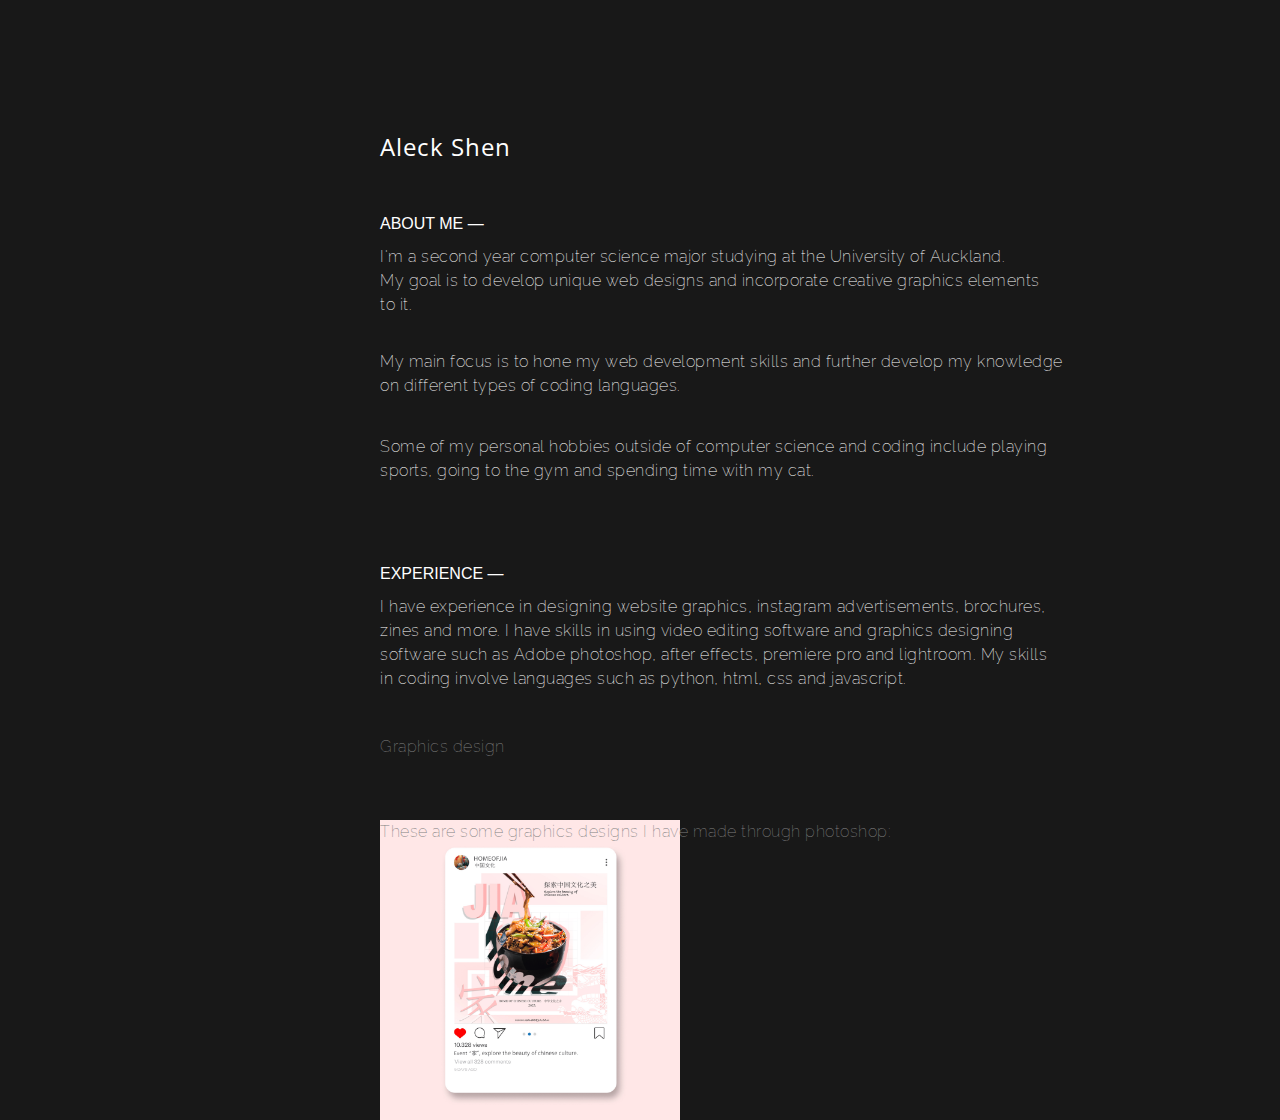
==== home.html @ 1e934352 "Added about me section, experience section." ====
<!DOCTYPE html>
<html lang="en">
<head>
    <meta charset="UTF-8">
    <meta name="viewport" content="width=device-width, initial-scale=1.0">
    <title>My portfolio</title>
    <link rel="stylesheet" href="home.css">
</head>
<body>
    <header id="name">
        Aleck Shen
    </header>
    <div id="about-me">ABOUT ME &mdash;</div>
    <div id="goals">
        I'm a second year computer science major studying at the University of Auckland. <br>
        My goal is to develop unique web designs and incorporate creative graphics elements <br>
        to it.
    </div>
    <div id="focus">
        My main focus is to hone my web development skills and further develop my knowledge <br>
        on different types of coding languages.
    </div>
    <div id="personal">
        Some of my personal hobbies outside of computer science and coding include playing <br>
        sports, going to the gym and spending time with my cat.
    </div>
    <div id="experience-title">EXPERIENCE &mdash;</div>
    <div id="experience">
        I have experience in designing website graphics, instagram advertisements, brochures, <br>
        zines and more. I have skills in using video editing software and graphics designing  <br>
        software such as Adobe photoshop, after effects, premiere pro and lightroom. My skills <br>
        in coding involve languages such as python, html, css and javascript.
    </div>
    <div id="graphics-design-title">Graphics design</div>
    <img id="insta-ad" src="./assets/instagram-ad.png" alt="instagram ad" width="300" height="300">
    <div id="graphics-design">
        These are some graphics designs I have made through photoshop:
    </div>
    <script src="home.css"></script>
</body>
</html>
---- home.css ----
@import url('https://fonts.googleapis.com/css2?family=Open+Sans:ital,wght@0,300..800;1,300..800&display=swap');
@import url('https://fonts.googleapis.com/css2?family=Open+Sans:ital,wght@0,300..800;1,300..800&family=Raleway:ital,wght@0,100..900;1,100..900&display=swap');
@import url('https://fonts.googleapis.com/css2?family=Open+Sans:ital,wght@0,300..800;1,300..800&family=Raleway:ital,wght@0,100..900;1,100..900&family=Tajawal:wght@200;300;400;500;700;800;900&display=swap');

body {
    margin: 0;
    padding: 0;
    background-color: #181818;
    color: white;
}

/* ABOUT ME */

#name {
    font-size: x-large;
    position: absolute;
    top: 130px;
    left: 380px;
    font-family: "Open Sans", sans-serif;
    letter-spacing: 1px;
    color: white;
}

#about-me {
    position: absolute;
    top: 215px;
    left: 380px;
    font-size: medium;
    letter-spacing: 0.5x;
    font-family: Arial, Helvetica, sans-serif;
}

#goals {
    position: absolute;
    top: 245px;
    left: 380px;
    font-size: medium;
    font-family: "Raleway", sans-serif;
    font-weight: 150;
    letter-spacing: 0.5px;
    line-height: 1.5;
}

#focus {
    position: absolute;
    top: 350px;
    left: 380px;
    font-size: medium;
    font-family: "Raleway", sans-serif;
    font-weight: 150;
    letter-spacing: 0.5px;
    line-height: 1.5;
}

#personal {
    position: absolute;
    top: 435px;
    left: 380px;
    font-size: medium;
    font-family: "Raleway", sans-serif;
    font-weight: 150;
    letter-spacing: 0.5px;
    line-height: 1.5;
}

/* PROJECTS */

#experience-title {
    position: absolute;
    top: 565px;
    left: 380px;
    font-size: medium;
    letter-spacing: 0.5x;
    font-family: Arial, Helvetica, sans-serif;
}

#experience {
    position: absolute;
    top: 595px;
    left: 380px;
    font-size: medium;
    font-family: "Raleway", sans-serif;
    font-weight: 150;
    letter-spacing: 0.5px;
    line-height: 1.5;
}

#graphics-design-title {
    position: absolute;
    top: 735px;
    left: 380px;
    font-size: medium;
    font-family: "Raleway", sans-serif;
    font-weight: 150;
    letter-spacing: 0.5px;
    line-height: 1.5;
    color: #808080;
}

#graphics-design {
    position: absolute;
    top: 820px;
    left: 380px;
    font-size: medium;
    font-family: "Raleway", sans-serif;
    font-weight: 150;
    letter-spacing: 0.5px;
    line-height: 1.5;
    color: #808080;
}

#insta-ad {
    position: absolute;
    top: 820px;
    left: 380px;
}

html {
    scroll-behavior: smooth;
}
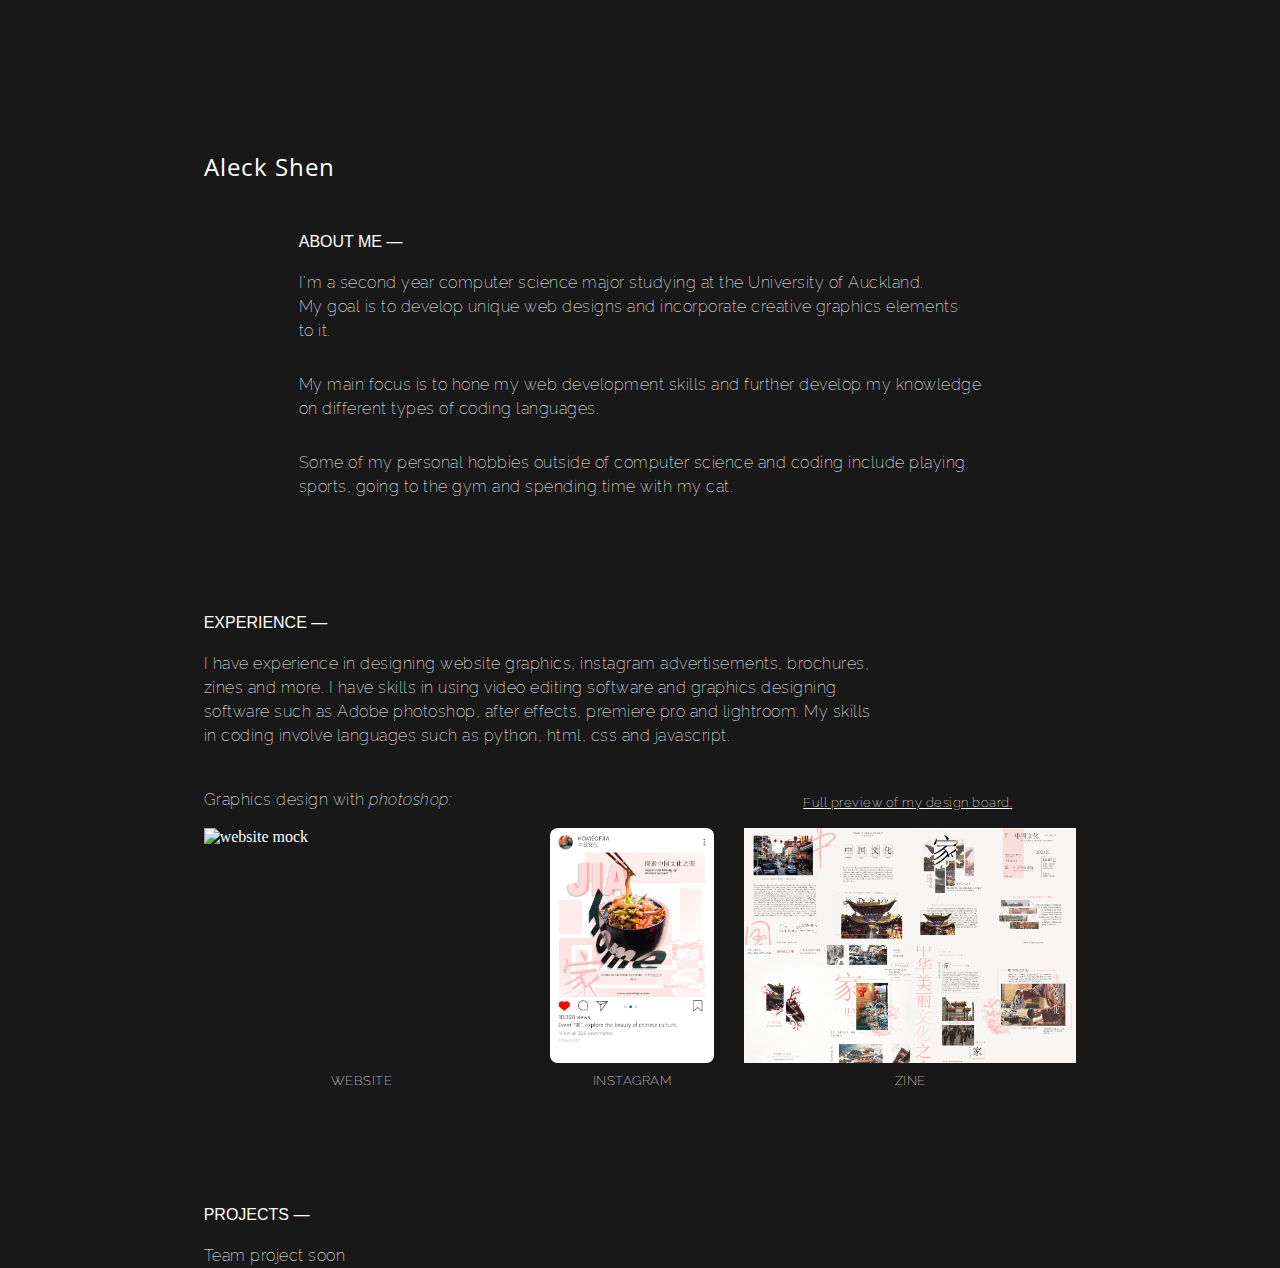
==== commit 09dd5f4b: "Changed from absolute position to display flex" ====
--- a/home.html
+++ b/home.html
@@ -7,10 +7,13 @@
     <link rel="stylesheet" href="home.css">
 </head>
 <body>
+    <div id="container">
     <header id="name">
         Aleck Shen
     </header>
-    <div id="about-me">ABOUT ME &mdash;</div>
+    <div class="section-container">
+    <div class="section-text">ABOUT ME &mdash;</div>
+    <div id="about-me-content">
     <div id="goals">
         I'm a second year computer science major studying at the University of Auckland. <br>
         My goal is to develop unique web designs and incorporate creative graphics elements <br>
@@ -24,17 +27,41 @@
         Some of my personal hobbies outside of computer science and coding include playing <br>
         sports, going to the gym and spending time with my cat.
     </div>
-    <div id="experience-title">EXPERIENCE &mdash;</div>
+    </div>
+    </div>
+    <div class="section-container">
+    <div class="section-text">EXPERIENCE &mdash;</div>
     <div id="experience">
         I have experience in designing website graphics, instagram advertisements, brochures, <br>
         zines and more. I have skills in using video editing software and graphics designing  <br>
         software such as Adobe photoshop, after effects, premiere pro and lightroom. My skills <br>
         in coding involve languages such as python, html, css and javascript.
     </div>
-    <div id="graphics-design-title">Graphics design</div>
-    <img id="insta-ad" src="./assets/instagram-ad.png" alt="instagram ad" width="300" height="300">
-    <div id="graphics-design">
-        These are some graphics designs I have made through photoshop:
+    <div id="image-container">
+    <div id="text-image-container">
+    <div id="graphics-design-title">Graphics design with <em>photoshop:</em></div>
+    <div id="preview"><u>Full preview of my design board.</u></div>
+    </div>
+    <div id="image-image-container">
+    <div class="gfx-container">
+    <img class="images" src="./assets/website-mock.png" alt="website mock" width="390" height="290">
+    <div id="website">WEBSITE</div>
+    </div>
+    <div class="gfx-container">
+    <img class="images" src="./assets/instagram-ad.png" alt="instagram ad" width="270" height="270">
+    <div id="insta">INSTAGRAM</div>
+    </div>
+    <div class="gfx-container">
+    <img class="images" src="./assets/zine print.jpg" alt="zine" width="320" height="220">
+    <div id="zine-text">ZINE</div>
+    </div>
+    </div>
+    </div>
+    </div>
+    <div id="projects-container">
+    <div class="section-text">PROJECTS &mdash;</div>
+    <div id="projects-text">Team project soon</div>
+    </div>
     </div>
     <script src="home.css"></script>
 </body>
--- a/home.css
+++ b/home.css
@@ -11,29 +11,35 @@
 
 /* ABOUT ME */
 
+#container {
+    display: flex;
+    flex-direction: column;
+    align-items: center;
+    width: fit-content;
+    margin: auto;
+    margin-top: 150px;
+}
+
+#about-me-content {
+    display: flex;
+    flex-direction: column;
+    gap: 30px
+}
+
+.section-container {
+    margin-bottom: 115px;
+}
+
 #name {
     font-size: x-large;
-    position: absolute;
-    top: 130px;
-    left: 380px;
     font-family: "Open Sans", sans-serif;
     letter-spacing: 1px;
     color: white;
-}
-
-#about-me {
-    position: absolute;
-    top: 215px;
-    left: 380px;
-    font-size: medium;
-    letter-spacing: 0.5x;
-    font-family: Arial, Helvetica, sans-serif;
+    align-self: flex-start;
+    margin-bottom: 50px;
 }
 
 #goals {
-    position: absolute;
-    top: 245px;
-    left: 380px;
     font-size: medium;
     font-family: "Raleway", sans-serif;
     font-weight: 150;
@@ -42,9 +48,6 @@
 }
 
 #focus {
-    position: absolute;
-    top: 350px;
-    left: 380px;
     font-size: medium;
     font-family: "Raleway", sans-serif;
     font-weight: 150;
@@ -53,10 +56,83 @@
 }
 
 #personal {
-    position: absolute;
-    top: 435px;
-    left: 380px;
     font-size: medium;
+    font-family: "Raleway", sans-serif;
+    font-weight: 150;
+    letter-spacing: 0.5px;
+    line-height: 1.5;
+}
+
+/* EXPERIENCE */
+
+.gfx-container {
+    display: flex;
+    flex-direction: column;
+    align-items: center;
+    gap: 8px;
+}
+
+#image-image-container {
+    display: flex;
+    gap: 30px;
+}
+
+#text-image-container {
+    display: flex;
+    justify-content: space-between;
+}
+
+#experience {
+    font-size: medium;
+    font-family: "Raleway", sans-serif;
+    font-weight: 150;
+    letter-spacing: 0.5px;
+    line-height: 1.5;
+    margin-bottom: 40px;
+}
+
+#graphics-design-title {
+    font-size: medium;
+    font-family: "Raleway", sans-serif;
+    font-weight: 150;
+    letter-spacing: 0.5px;
+    line-height: 1.5;
+    margin-bottom: 16px;
+}
+
+#preview {
+    font-size: small;
+    font-family: "Raleway", sans-serif;
+    font-weight: 150;
+    letter-spacing: 0.5px;
+    line-height: 1.5;
+    margin-right: 64px;
+    margin-top: 5px;
+}
+
+.images {
+    height: 235px;
+    width: auto;
+}
+
+#website {
+    font-size: small;
+    font-family: "Raleway", sans-serif;
+    font-weight: 150;
+    letter-spacing: 0.5px;
+    line-height: 1.5;
+}
+
+#insta {
+    font-size: small;
+    font-family: "Raleway", sans-serif;
+    font-weight: 150;
+    letter-spacing: 0.5px;
+    line-height: 1.5;
+}
+
+#zine-text {
+    font-size: small;
     font-family: "Raleway", sans-serif;
     font-weight: 150;
     letter-spacing: 0.5px;
@@ -65,19 +141,7 @@
 
 /* PROJECTS */
 
-#experience-title {
-    position: absolute;
-    top: 565px;
-    left: 380px;
-    font-size: medium;
-    letter-spacing: 0.5x;
-    font-family: Arial, Helvetica, sans-serif;
-}
-
-#experience {
-    position: absolute;
-    top: 595px;
-    left: 380px;
+#projects-text {
     font-size: medium;
     font-family: "Raleway", sans-serif;
     font-weight: 150;
@@ -85,34 +149,15 @@
     line-height: 1.5;
 }
 
-#graphics-design-title {
-    position: absolute;
-    top: 735px;
-    left: 380px;
+.section-text {
     font-size: medium;
-    font-family: "Raleway", sans-serif;
-    font-weight: 150;
-    letter-spacing: 0.5px;
-    line-height: 1.5;
-    color: #808080;
+    letter-spacing: 0.5x;
+    font-family: Arial, Helvetica, sans-serif;
+    margin-bottom: 20px;
 }
 
-#graphics-design {
-    position: absolute;
-    top: 820px;
-    left: 380px;
-    font-size: medium;
-    font-family: "Raleway", sans-serif;
-    font-weight: 150;
-    letter-spacing: 0.5px;
-    line-height: 1.5;
-    color: #808080;
-}
-
-#insta-ad {
-    position: absolute;
-    top: 820px;
-    left: 380px;
+#projects-container {
+    width: 100%;
 }
 
 html {
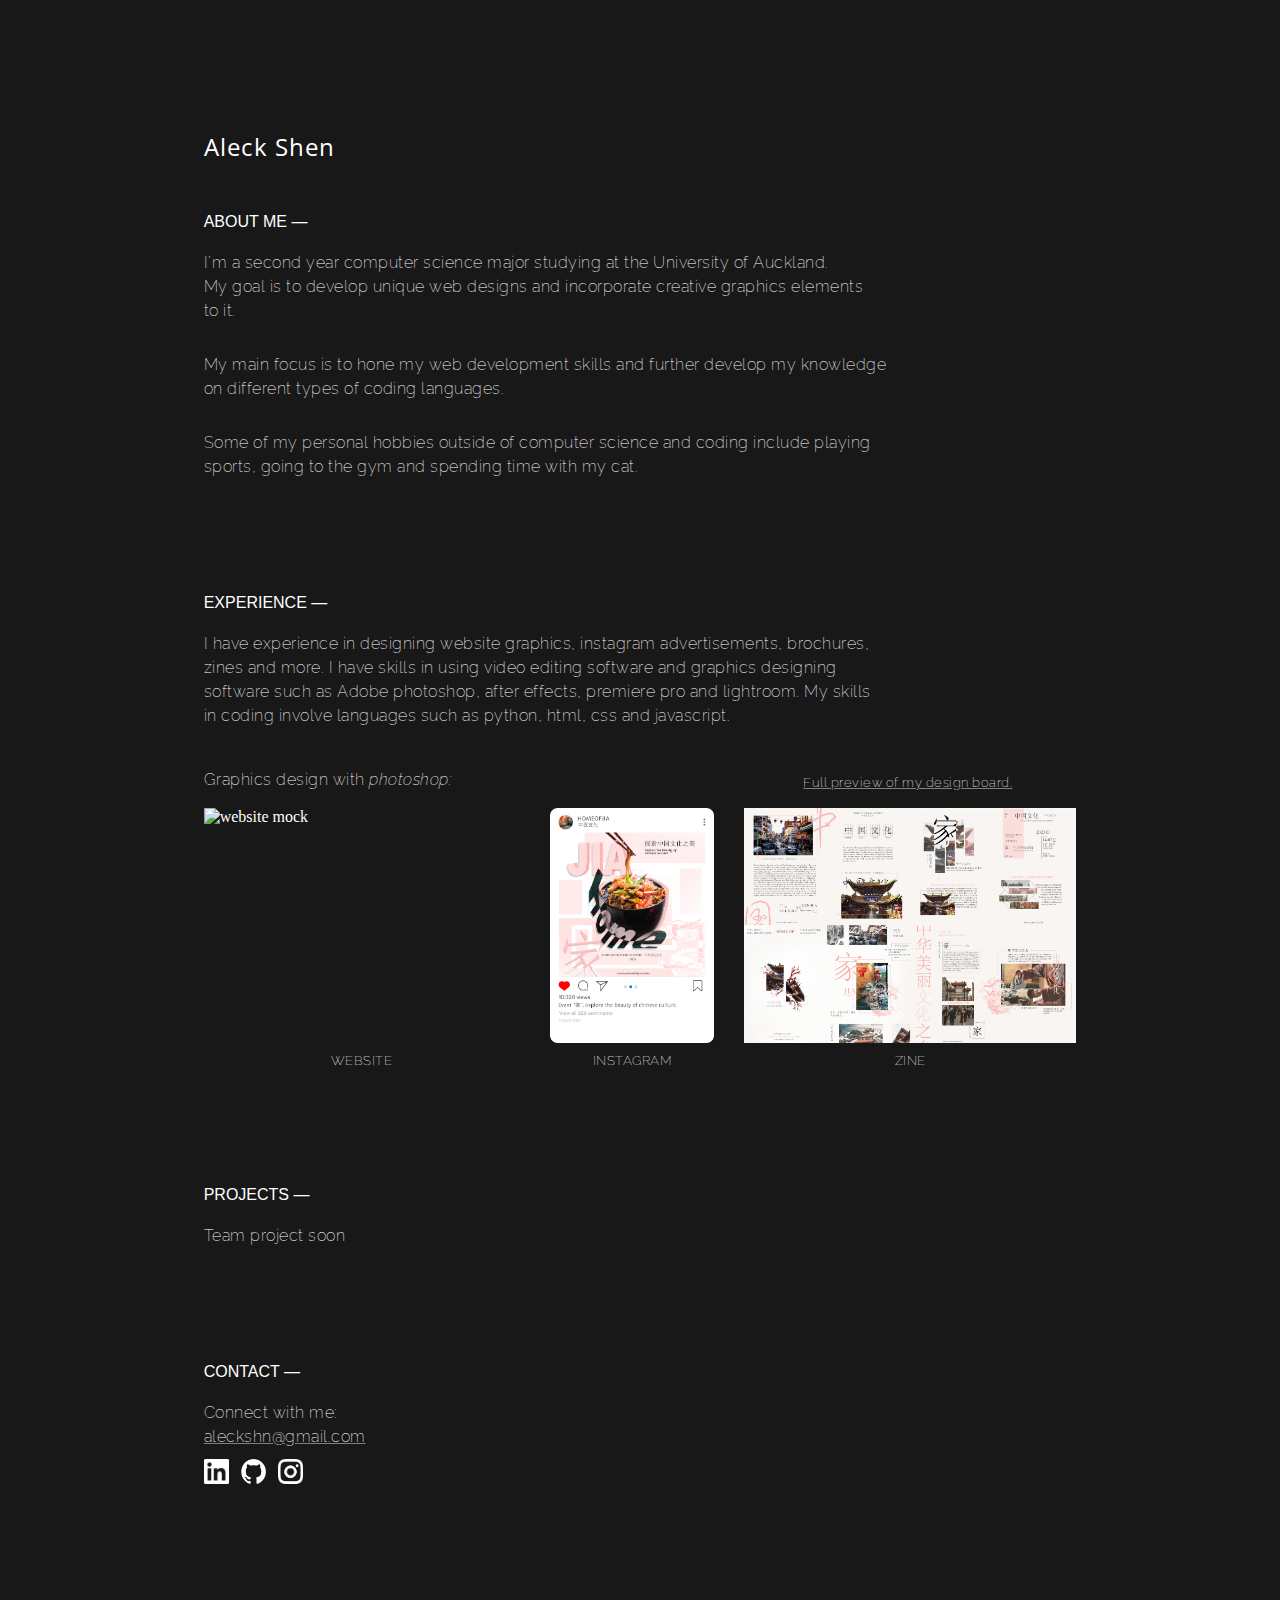
==== commit 1a29eb41: "Added a contacts section (havent hyperlinked yet)" ====
--- a/home.html
+++ b/home.html
@@ -40,7 +40,7 @@
     <div id="image-container">
     <div id="text-image-container">
     <div id="graphics-design-title">Graphics design with <em>photoshop:</em></div>
-    <div id="preview"><u>Full preview of my design board.</u></div>
+    <div id="preview">Full preview of my design board.</div>
     </div>
     <div id="image-image-container">
     <div class="gfx-container">
@@ -58,9 +58,17 @@
     </div>
     </div>
     </div>
-    <div id="projects-container">
+    <div class="section-container">
     <div class="section-text">PROJECTS &mdash;</div>
     <div id="projects-text">Team project soon</div>
+    </div>
+    <div class="section-container">
+    <div class="section-text">CONTACT &mdash;</div>
+    <div id="contact-text">Connect with me:</div>
+    <div id="gmail">aleckshn@gmail.com</div>
+    <img class="logos" src="./assets/linkedin-logo.png" alt="linkedin logo" width="25" height="25">
+    <img class="logos" src="./assets/github-logo.png" alt="github logo" width="25" height="25">
+    <img class="logos" src="./assets/instagram-logo.png" alt="instagram logo" width="25" height="25">
     </div>
     </div>
     <script src="home.css"></script>
--- a/home.css
+++ b/home.css
@@ -3,10 +3,22 @@
 @import url('https://fonts.googleapis.com/css2?family=Open+Sans:ital,wght@0,300..800;1,300..800&family=Raleway:ital,wght@0,100..900;1,100..900&family=Tajawal:wght@200;300;400;500;700;800;900&display=swap');
 
 body {
-    margin: 0;
-    padding: 0;
     background-color: #181818;
     color: white;
+}
+
+/* SECTIONS */
+
+.section-container {
+    margin-bottom: 115px;
+    width: 100%;
+}
+
+.section-text {
+    font-size: medium;
+    letter-spacing: 0.5x;
+    font-family: Arial, Helvetica, sans-serif;
+    margin-bottom: 20px;
 }
 
 /* ABOUT ME */
@@ -17,17 +29,13 @@
     align-items: center;
     width: fit-content;
     margin: auto;
-    margin-top: 150px;
+    margin-top: 130px;
 }
 
 #about-me-content {
     display: flex;
     flex-direction: column;
     gap: 30px
-}
-
-.section-container {
-    margin-bottom: 115px;
 }
 
 #name {
@@ -108,6 +116,8 @@
     line-height: 1.5;
     margin-right: 64px;
     margin-top: 5px;
+    text-decoration: underline;
+    text-decoration-color: #808080;
 }
 
 .images {
@@ -149,15 +159,29 @@
     line-height: 1.5;
 }
 
-.section-text {
+/* CONTACT */
+
+#contact-text {
     font-size: medium;
-    letter-spacing: 0.5x;
-    font-family: Arial, Helvetica, sans-serif;
-    margin-bottom: 20px;
+    font-family: "Raleway", sans-serif;
+    font-weight: 150;
+    letter-spacing: 0.5px;
+    line-height: 1.5;
 }
 
-#projects-container {
-    width: 100%;
+#gmail {
+    font-size: medium;
+    font-family: "Raleway", sans-serif;
+    font-weight: 150;
+    letter-spacing: 0.5px;
+    line-height: 1.5;
+    text-decoration: underline;
+    text-decoration-color: #808080;
+    margin-bottom: 10px;
+}
+
+.logos {
+    margin-right: 8px;
 }
 
 html {
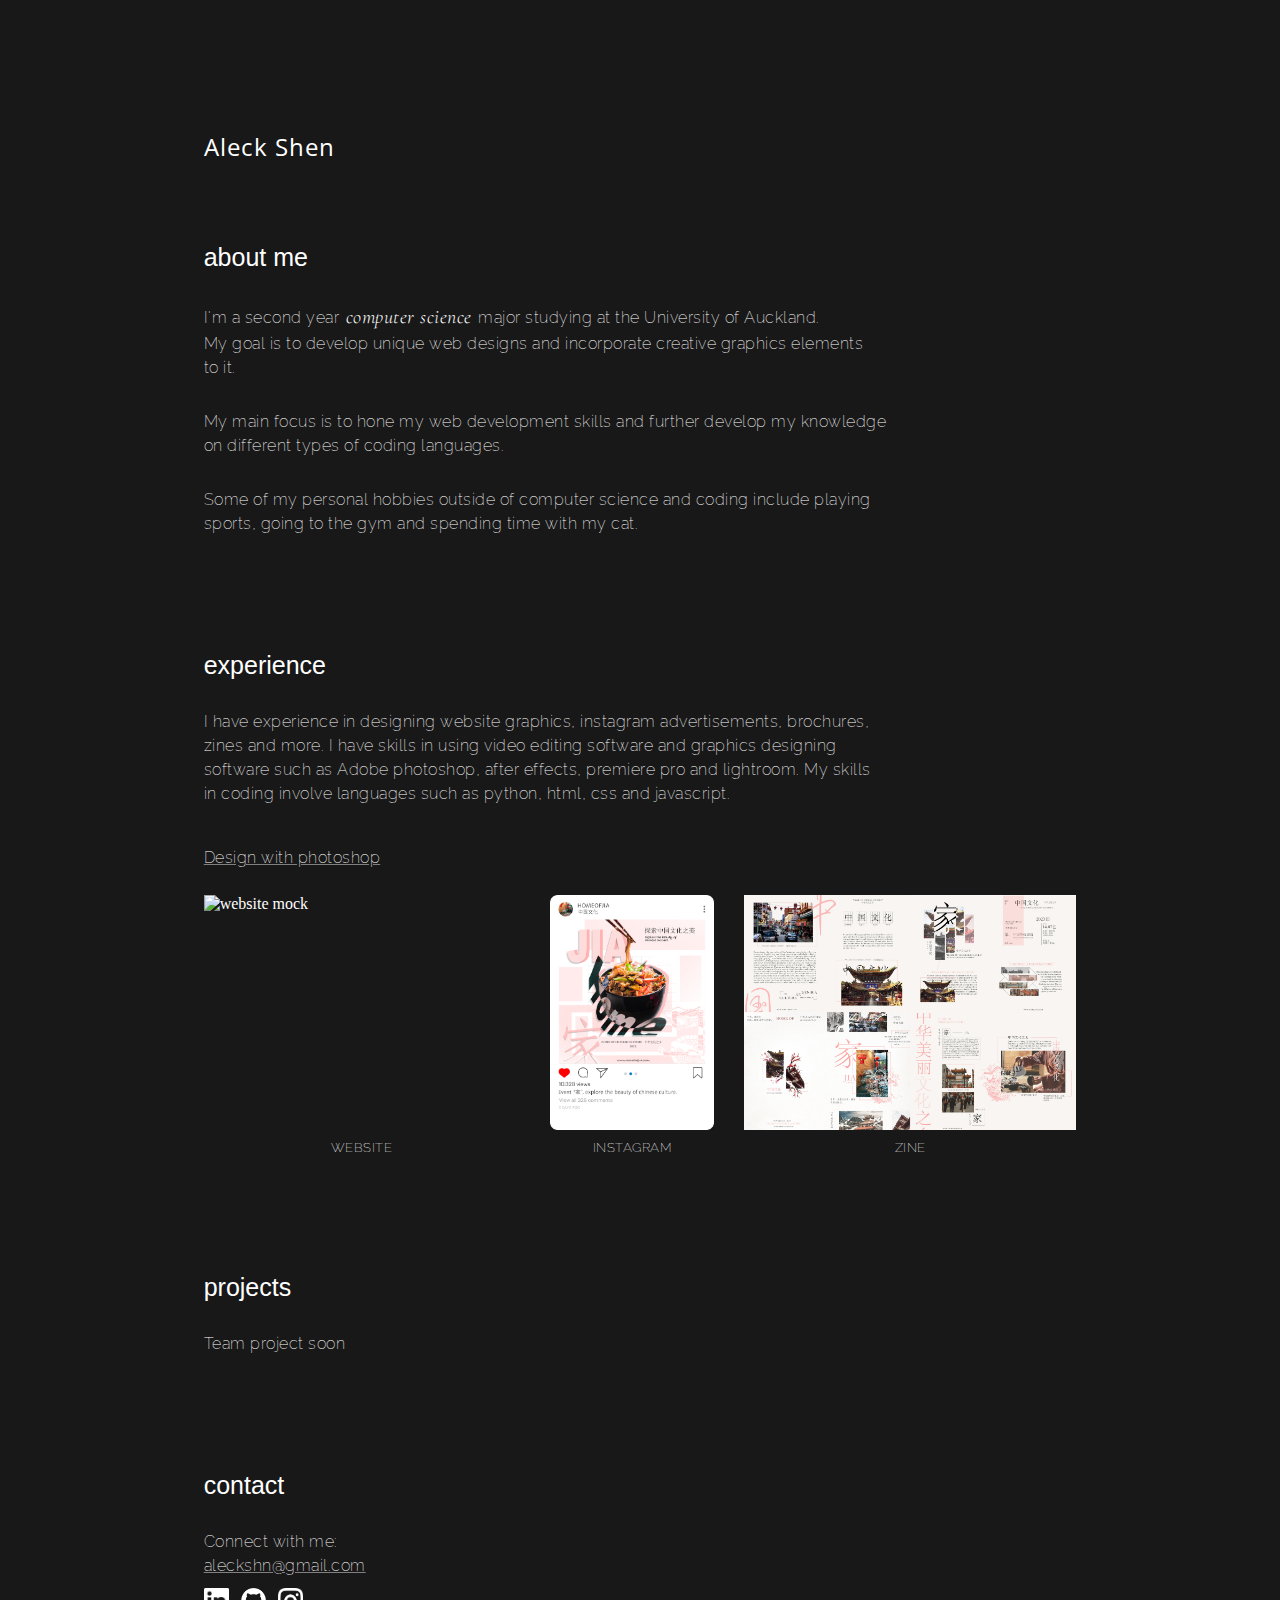
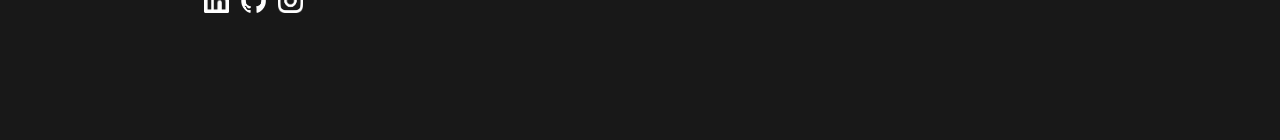
==== commit b134db24: "Made some style changes and created new html page to hyperlink to for the full design of my photosho" ====
--- a/home.html
+++ b/home.html
@@ -7,68 +7,73 @@
     <link rel="stylesheet" href="home.css">
 </head>
 <body>
-    <div id="container">
-    <header id="name">
+    <div class="container">
+    <header>
         Aleck Shen
     </header>
     <div class="section-container">
-    <div class="section-text">ABOUT ME &mdash;</div>
-    <div id="about-me-content">
-    <div id="goals">
-        I'm a second year computer science major studying at the University of Auckland. <br>
+    <div class="section-text">about me</div>
+    <div class="about-me-content">
+    <div class="content">
+        I'm a second year <span class="emph">computer science</span> major studying at the University of Auckland. <br>
         My goal is to develop unique web designs and incorporate creative graphics elements <br>
         to it.
     </div>
-    <div id="focus">
+    <div class="content">
         My main focus is to hone my web development skills and further develop my knowledge <br>
         on different types of coding languages.
     </div>
-    <div id="personal">
+    <div class="content">
         Some of my personal hobbies outside of computer science and coding include playing <br>
         sports, going to the gym and spending time with my cat.
     </div>
     </div>
     </div>
     <div class="section-container">
-    <div class="section-text">EXPERIENCE &mdash;</div>
-    <div id="experience">
+    <div class="section-text">experience</div>
+    <div class="experience">
         I have experience in designing website graphics, instagram advertisements, brochures, <br>
         zines and more. I have skills in using video editing software and graphics designing  <br>
         software such as Adobe photoshop, after effects, premiere pro and lightroom. My skills <br>
         in coding involve languages such as python, html, css and javascript.
     </div>
-    <div id="image-container">
-    <div id="text-image-container">
-    <div id="graphics-design-title">Graphics design with <em>photoshop:</em></div>
-    <div id="preview">Full preview of my design board.</div>
+    <div class="image-container">
+    <div class="text-image-container">
+    <div class="graphics-design-title"><a href="gfx.html">Design with photoshop</a></div>
     </div>
-    <div id="image-image-container">
+    <div class="image-image-container">
     <div class="gfx-container">
     <img class="images" src="./assets/website-mock.png" alt="website mock" width="390" height="290">
-    <div id="website">WEBSITE</div>
+    <div class="image-text">WEBSITE</div>
     </div>
     <div class="gfx-container">
     <img class="images" src="./assets/instagram-ad.png" alt="instagram ad" width="270" height="270">
-    <div id="insta">INSTAGRAM</div>
+    <div class="image-text">INSTAGRAM</div>
     </div>
     <div class="gfx-container">
     <img class="images" src="./assets/zine print.jpg" alt="zine" width="320" height="220">
-    <div id="zine-text">ZINE</div>
+    <div class="image-text">ZINE</div>
     </div>
     </div>
     </div>
     </div>
     <div class="section-container">
-    <div class="section-text">PROJECTS &mdash;</div>
-    <div id="projects-text">Team project soon</div>
+    <div class="section-text">projects</div>
+    <div class="content">Team project soon</div>
     </div>
     <div class="section-container">
-    <div class="section-text">CONTACT &mdash;</div>
-    <div id="contact-text">Connect with me:</div>
-    <div id="gmail">aleckshn@gmail.com</div>
+    <div class="section-text">contact</div>
+    <div class="content">Connect with me:</div>
+    <div class="gmail">aleckshn@gmail.com</div>
+    <a href="https://www.linkedin.com/in/aleck-shen-a23b13338">
     <img class="logos" src="./assets/linkedin-logo.png" alt="linkedin logo" width="25" height="25">
+    </a>
+    <a href="https://github.com/aleckshn">
     <img class="logos" src="./assets/github-logo.png" alt="github logo" width="25" height="25">
+    </a>
+    <a href="https://www.instagram.com/alecksn/">
     <img class="logos" src="./assets/instagram-logo.png" alt="instagram logo" width="25" height="25">
+    </a>
     </div>
     </div>
     <script src="home.css"></script>
--- a/home.css
+++ b/home.css
@@ -1,6 +1,7 @@
 @import url('https://fonts.googleapis.com/css2?family=Open+Sans:ital,wght@0,300..800;1,300..800&display=swap');
 @import url('https://fonts.googleapis.com/css2?family=Open+Sans:ital,wght@0,300..800;1,300..800&family=Raleway:ital,wght@0,100..900;1,100..900&display=swap');
 @import url('https://fonts.googleapis.com/css2?family=Open+Sans:ital,wght@0,300..800;1,300..800&family=Raleway:ital,wght@0,100..900;1,100..900&family=Tajawal:wght@200;300;400;500;700;800;900&display=swap');
+@import url('https://fonts.googleapis.com/css2?family=Cormorant+Garamond:ital,wght@0,300;0,400;0,500;0,600;0,700;1,300;1,400;1,500;1,600;1,700&family=EB+Garamond:ital,wght@1,400..800&family=Libre+Baskerville:ital,wght@0,400;0,700;1,400&family=Open+Sans:ital,wght@0,300..800;1,300..800&family=Playfair+Display:ital,wght@1,400..900&family=Raleway:ital,wght@0,100..900;1,100..900&family=Tajawal:wght@200;300;400;500;700;800;900&display=swap');
 
 body {
     background-color: #181818;
@@ -15,15 +16,15 @@
 }
 
 .section-text {
-    font-size: medium;
+    font-size: 25px;
     letter-spacing: 0.5x;
     font-family: Arial, Helvetica, sans-serif;
-    margin-bottom: 20px;
+    margin-bottom: 30px;
 }
 
 /* ABOUT ME */
 
-#container {
+.container {
     display: flex;
     flex-direction: column;
     align-items: center;
@@ -32,22 +33,22 @@
     margin-top: 130px;
 }
 
-#about-me-content {
+.about-me-content {
     display: flex;
     flex-direction: column;
     gap: 30px
 }
 
-#name {
+header {
     font-size: x-large;
     font-family: "Open Sans", sans-serif;
     letter-spacing: 1px;
     color: white;
     align-self: flex-start;
-    margin-bottom: 50px;
+    margin-bottom: 80px;
 }
 
-#goals {
+.content{
     font-size: medium;
     font-family: "Raleway", sans-serif;
     font-weight: 150;
@@ -55,20 +56,13 @@
     line-height: 1.5;
 }
 
-#focus {
-    font-size: medium;
-    font-family: "Raleway", sans-serif;
-    font-weight: 150;
-    letter-spacing: 0.5px;
-    line-height: 1.5;
-}
-
-#personal {
-    font-size: medium;
-    font-family: "Raleway", sans-serif;
-    font-weight: 150;
-    letter-spacing: 0.5px;
-    line-height: 1.5;
+.emph {
+    font-family: "Cormorant Garamond", serif;
+    font-weight: 50;
+    font-style: italic;
+    font-size: 20px;
+    margin-left: 2px;
+    margin-right: 2px;
 }
 
 /* EXPERIENCE */
@@ -80,17 +74,12 @@
     gap: 8px;
 }
 
-#image-image-container {
+.image-image-container {
     display: flex;
     gap: 30px;
 }
 
-#text-image-container {
-    display: flex;
-    justify-content: space-between;
-}
-
-#experience {
+.experience {
     font-size: medium;
     font-family: "Raleway", sans-serif;
     font-weight: 150;
@@ -99,16 +88,26 @@
     margin-bottom: 40px;
 }
 
-#graphics-design-title {
+.graphics-design-title {
     font-size: medium;
     font-family: "Raleway", sans-serif;
     font-weight: 150;
     letter-spacing: 0.5px;
     line-height: 1.5;
-    margin-bottom: 16px;
+    margin-bottom: 25px;
 }
 
-#preview {
+.graphics-design-title a {
+    color: white;
+    text-decoration: underline;
+    text-decoration-color: #808080;
+}
+
+.graphics-design-title a:hover {
+    text-decoration-color: #A9A9A9;
+}
+
+.preview {
     font-size: small;
     font-family: "Raleway", sans-serif;
     font-weight: 150;
@@ -125,34 +124,8 @@
     width: auto;
 }
 
-#website {
+.image-text {
     font-size: small;
-    font-family: "Raleway", sans-serif;
-    font-weight: 150;
-    letter-spacing: 0.5px;
-    line-height: 1.5;
-}
-
-#insta {
-    font-size: small;
-    font-family: "Raleway", sans-serif;
-    font-weight: 150;
-    letter-spacing: 0.5px;
-    line-height: 1.5;
-}
-
-#zine-text {
-    font-size: small;
-    font-family: "Raleway", sans-serif;
-    font-weight: 150;
-    letter-spacing: 0.5px;
-    line-height: 1.5;
-}
-
-/* PROJECTS */
-
-#projects-text {
-    font-size: medium;
     font-family: "Raleway", sans-serif;
     font-weight: 150;
     letter-spacing: 0.5px;
@@ -169,7 +142,7 @@
     line-height: 1.5;
 }
 
-#gmail {
+.gmail {
     font-size: medium;
     font-family: "Raleway", sans-serif;
     font-weight: 150;
@@ -184,6 +157,10 @@
     margin-right: 8px;
 }
 
+a {
+    text-decoration: none;
+}
+
 html {
     scroll-behavior: smooth;
 }
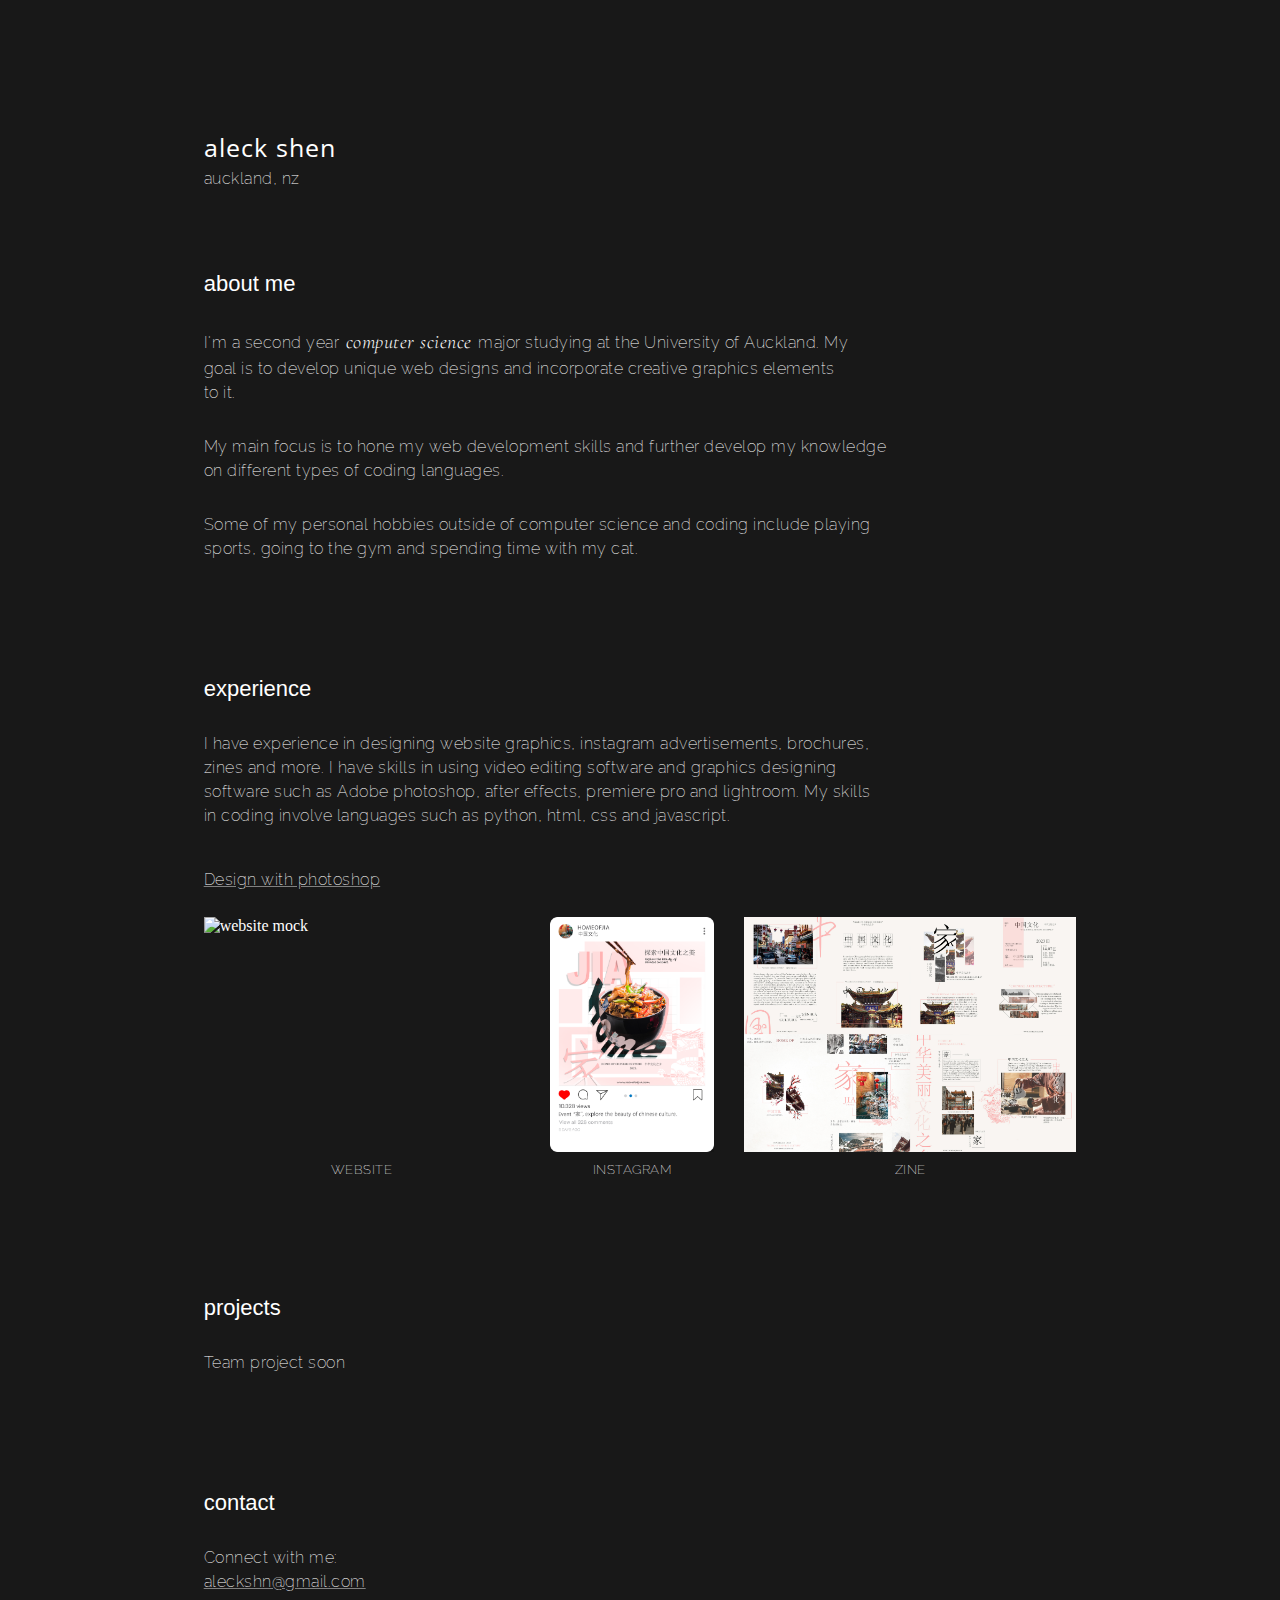
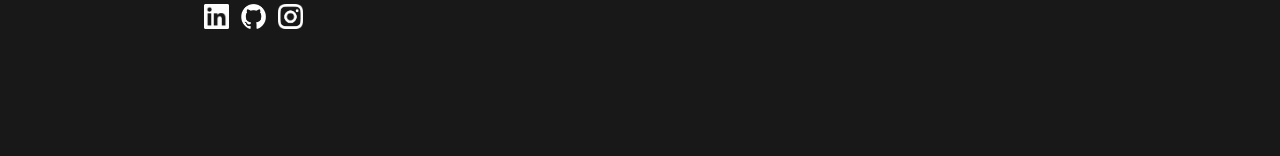
==== commit 6b7e02c4: "Changed heading" ====
--- a/home.html
+++ b/home.html
@@ -9,14 +9,15 @@
 <body>
     <div class="container">
     <header>
-        Aleck Shen
+        aleck shen
     </header>
+    <div class="location">auckland, nz</div>
     <div class="section-container">
     <div class="section-text">about me</div>
     <div class="about-me-content">
     <div class="content">
-        I'm a second year <span class="emph">computer science</span> major studying at the University of Auckland. <br>
-        My goal is to develop unique web designs and incorporate creative graphics elements <br>
+        I'm a second year <span class="emph">computer science</span> major studying at the University of Auckland. My<br>
+        goal is to develop unique web designs and incorporate creative graphics elements <br>
         to it.
     </div>
     <div class="content">
@@ -76,6 +77,6 @@
     </a>
     </div>
     </div>
-    <script src="home.css"></script>
+    <script src="home.js"></script>
 </body>
 </html>--- a/home.css
+++ b/home.css
@@ -16,7 +16,7 @@
 }
 
 .section-text {
-    font-size: 25px;
+    font-size: 22px;
     letter-spacing: 0.5x;
     font-family: Arial, Helvetica, sans-serif;
     margin-bottom: 30px;
@@ -40,12 +40,22 @@
 }
 
 header {
-    font-size: x-large;
+    font-size: 25px;
     font-family: "Open Sans", sans-serif;
     letter-spacing: 1px;
     color: white;
     align-self: flex-start;
+    margin-bottom: 3px;
+}
+
+.location {
     margin-bottom: 80px;
+    font-size: medium;
+    font-family: "Raleway", sans-serif;
+    font-weight: 150;
+    letter-spacing: 0.5px;
+    line-height: 1.5;
+    align-self: flex-start;
 }
 
 .content{
